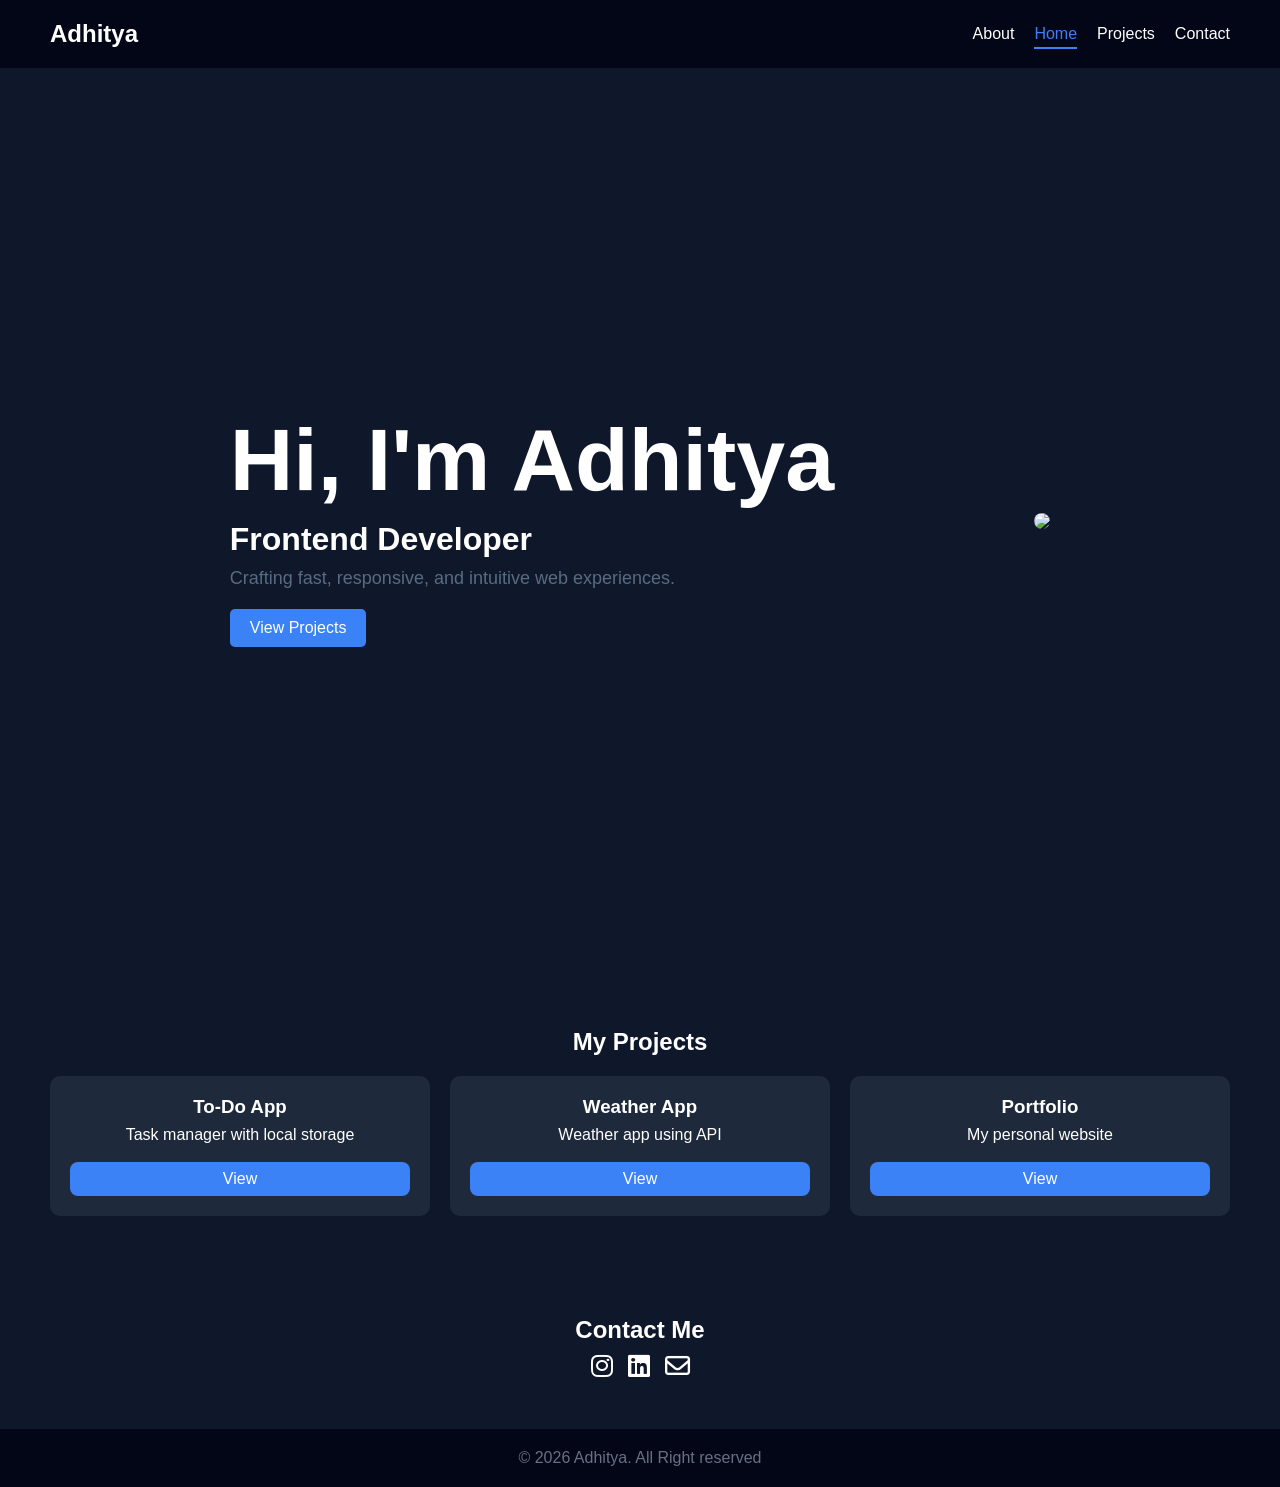
==== index.html @ 3cb8766d "baru" ====
<!DOCTYPE html>
<html lang="en">
<head>
  <meta charset="UTF-8">
  <title>Portfolio Adhitya</title>
  <link rel="stylesheet" href="styles.css">
  <link rel="stylesheet" href="https://cdnjs.cloudflare.com/ajax/libs/font-awesome/6.5.0/css/all.min.css">
</head>
<body>
  <header>
    <nav class="navbar">
      <h1 class="logo">Adhitya</h1>
      <ul class="nav-links">
        <li><a href="about.html" id="about">About</a></li>
        <li><a href="index.html" class="active">Home</a></li>
        <li><a href="projects.html">Projects</a></li>
        <li><a href="contact.html">Contact</a></li>
      </ul>
    </nav>
  </header>

  <section id="hero" class="hero"> 
    <div class="hero-text">
      <h2>Hi, I'm Adhitya</h2>
      <h3>Frontend Developer</h3>
      <p class="gray">Crafting fast, responsive, and intuitive
web experiences.</p>
      <a href="#projects" class="btn">View Projects</a>
    </div>
    <div class="hero-img">
      <img src="https://placehold.co/250x250">
    </div>
  </section>

  <section id="projects" class="projects">
    <h2>My Projects</h2>
    <div class="project-grid">
      
      <div class="card">
        <h3>To-Do App</h3>
        <p>Task manager with local storage</p>
        <a href="todo-app/">View</a>
      </div>

      <div class="card">
        <h3>Weather App</h3>
        <p>Weather app using API</p>
        <a>View</a>
      </div>

      <div class="card">
        <h3>Portfolio</h3>
        <p>My personal website</p>
        <a>View</a>
      </div>

    </div>
  </section>

  

  <section id="contact" class="contact">
    <h2>Contact Me</h2>
    <div class="contact-flex">
      <a href="#"><i class="fab fa-instagram"></i></a>
      <a href="#"><i class="fab fa-linkedin"></i></a>
      <a href="#"><i class="fa-regular fa-envelope"></i></a>
    </div>
  </section>

  <footer>
    <p>© 2026 Adhitya. All Right reserved</p>
  </footer>

  <script src="script.js"></script>
 </body>
</html>
---- styles.css ----
* {
  margin: 0;
  padding: 0;
  box-sizing: border-box;
  font-family: Arial, sans-serif;
}

body {
  background: #0f172a;
  color: white;
  min-height: 100vh;
  display: flex;
  flex-direction: column;
}


.navbar {
  display: flex;
  justify-content: space-between;
  align-items: center;
  padding: 20px 50px;
  background: #020617;
}

.nav-links {
  list-style: none;
  display: flex;
  gap: 20px;
}

.nav-links a {
  color: white;
  text-decoration: none;
  padding-bottom: 5px;
}

.nav-links a:hover {
  border-bottom: 2px solid #3b82f6;
}

.nav-links a.active {
  color: #3b82f6;
  border-bottom: 2px solid #3b82f6;
}


.hero {
  height: 90vh;
  display: flex;
  justify-content: center;
  gap: 200px;
  align-items: center;
  margin: 50px;
}

.hero h2 {
  font-size: 40px;
  margin: 10px 0;
  font-size: 5.5rem;
}

.hero h3 {
  font-size: 2rem;
}

.hero p {
  margin: 10px 0;
  font-size: 18px;
}

.hero img {
  border-radius: 50%;
}

.btn {
  display: inline-block;
  padding: 10px 20px;
  background: #3b82f6;
  color: white;
  text-decoration: none;
  margin-top: 10px;
  border-radius: 5px;
}


.gray {
  color: #576C82;
}

.projects {
  padding: 50px;
  text-align: center;
}

.project-grid {
  display: grid;
  grid-template-columns: repeat(3, 1fr);
  gap: 20px;
  margin-top: 20px;
}

.project-detail {
  padding: 50px;
  text-align: center;
}

.project-detail .line {
  margin-bottom: 20px;
}

.line {
  width: 70px;
  height: 2px;
  margin: 4px auto 10px; 
  border-radius: 8px;
  background-color: #3b82f6;
}

.card {
  background: #1e293b;
  padding: 20px;
  display: flex;
  flex-direction: column;
  justify-content: space-between;
  gap: 8px;
  border-radius: 10px;
  transition: 0.3s;
}

.project-card {
  background-color: white;
  display: flex;
  color: black;
  border-radius: 12px;
  overflow: hidden;
  margin-bottom: 20px;
  height: 100%;
  width: 100%;
}

.project-card .btn {
  align-self: flex-start;
}



.project-card p {
  line-height: 1.5;
}

.container .btn:hover {
  filter: brightness(1.2);
}

.project-content {
  display: flex;
  flex-direction: column;
  justify-content: center;
  gap: 12px;
  padding: 30px;
  text-align: left;
  flex: 1 1 50%;
}

.project-image {
  flex: 1 1 50%;
}

.hidden {
  display: none;
}

.project-card img {
  object-fit: cover;
  width: 100%;
  height: 100%;
  display: block;
}

.card:hover {
  transform: translateY(-5px);
}

.card button {
  border-radius: 7px;
}

.card button:hover {
  filter: brightness(1.2);
}

.card a {
  margin-top: 10px;
  padding: 8px 15px;
  border: none;
  background: #3b82f6;
  color: white;
  cursor: pointer;
  text-decoration: none;
  border-radius: 8px;
}

button {
  margin-top: 10px;
  padding: 8px 15px;
  border: none;
  background: #3b82f6;
  color: white;
  cursor: pointer;
}

.contact {
  padding: 50px;
  text-align: center;
}

.contact-flex {
  padding-top: 10px;
  display: flex;
  justify-content: center;
  gap: 15px;  
}

.contact-flex a {
  color: white;
}

i {
  font-size: 25px;
}
footer {
  text-align: center;
  padding: 20px;
  margin-top: auto;
  background: #020617;
  color: #687082;
}

/* About html */
.head {
  padding: 50px;
  display: flex;
  justify-content: space-between;
  align-items: center;
  gap: 60px;
}

.head-content {
  display: flex;
  flex-direction: column;
  gap: 16px;
  width: 40%;
}

.head-contact {
  display: flex;
  flex-direction: column;
  gap: 10px;
}

.head-contact a {
  width: 20px;
  height: 20px;
  display: flex;
  align-items: center;
  justify-content: center;
  text-decoration: none;
}

.head-contact p {
  display: flex;
  align-items: center;
  gap: 20px;
  margin: 0;
}

.head-content a.btn {
  align-self: flex-start;
}

.head-contact a {
  color: #3b82f6;
}

.blue {
  color: #3b82f6;
}

.bold {
  font-weight: bold;
}

.head-image img {
  border-radius: 50%;
}

.section-info {
  margin: 50px 50px 10px;
}

.section-info p {
  margin: 10px 0;
}

.btn:hover {
  filter: brightness(1.1);
}

.container-project {
  display: grid;
  grid-template-columns: repeat(2, 1fr);
  gap: 15px;
}

.container-card {
  padding: 20px;
  background-color: #131D30;
  border: 2px solid #1F293F;
  border-radius: 5px;
}

.container-card h2 i {
  font-size: 25px;
}

.container-card h2 {
  display: flex;
  align-items: center;
  gap: 10px;
  font-size: 24px;
  margin-bottom: 20px;
}

.container-card i {
  color: #3b82f6;
  font-size: 28px;
}

.content-list {
  list-style: none;
  margin: 15px 0;
}

.content-list li {
  display: flex;
  gap: 10px;
  align-items: center;
  margin-bottom: 6px;
}

.content-list i {
  font-size: 20px;
}

.tech-container {
  display: grid;
  grid-template-columns: repeat(5, 1fr);
  gap: 10px
}

.tech-stack {
  display: flex;
  flex-direction: column;
  align-items: center;
}

.activity-container {
  display: grid;
  grid-template-columns: repeat(3, 1fr);
  gap: 10px;
}

.activity {
  display: flex;
  flex-direction: column;
  align-items: center;
  justify-content: center;
  gap: 8px;
  text-align: center;
}

.github-container {
  display: grid;
  grid-template-columns: repeat(2, 1fr);
  align-items: center;
  gap: 20px;
}

.github {
  display: flex;
  flex-direction: column;
  gap: 12px;
}

.github img {
  border: 2px solid #1F293F;
  border-radius: 5px;
}

.github-info {
  list-style: none;
  display: flex;
  flex-direction: column;
  gap: 15px
}

.github-card h2 {
  margin-bottom: 29px;
}

.github-info li {
  display: flex;
  align-items: center;
  justify-content: space-between;
  gap: 12px;
}

.left {
  display: flex;
  gap: 10px;
  align-items: center;
}

.left-section {
  display: flex;
  gap: 10px;
}

.left-section h2 {
  display: flex;
  align-items: center;
  gap: 10px;
  margin-bottom: 15px;
}

.github-info i {
  font-size: 16px;
  width: 16px;
}

.last-info {
  margin: 0 50px 50px;
  background-color: #131D30;
  padding: 20px;
  border-radius: 5px;
  border: 2px solid #1F293F;
}

.last-container {
  display: flex;
  justify-content: space-between;
  align-items: center;
}

.contact-me {
  display: flex;
  gap: 15px;
}

.contact-me a {
  background-color: #1E2737;
  padding: 10px 24px;
  text-decoration: none;
  color: white;
  display: flex;
  align-items: center;
  gap: 8px;
  border: 2px solid #1F293F;
  border-radius: 5px;
}

/* Contact Html */
.container-single {
  max-width: 800px;
  margin: 0 auto 20px;
  display: flex;
  flex-direction: column;
  gap: 10px;
}

.contact-form {
  display: flex;
  flex-direction: column;
  gap: 15px;
  margin-top: 20px;
}

.form-group {
  display: flex;
  flex-direction: column;
  gap: 8px;
  text-align: left;
}

.form-group label {
  font-size: 14px;
  color: #94a3b8;
}

.form-group input, 
.form-group textarea {
  padding: 12px;
  background: #1e293b;
  border: 1px solid #1f293f;
  border-radius: 5px;
  color: white;
  outline: none;
  transition: 0.3s;
}

.form-group input:focus, 
.form-group textarea:focus {
  border-color: #3b82f6;
}

.btn-full {
  width: 100%;
  padding: 12px;
  font-weight: bold;
}

/* Container untuk 4 kartu (2x2 pada desktop, 1 kol pada mobile) */
.contact-details-grid {
  display: grid;
  grid-template-columns: repeat(2, 1fr);
  gap: 15px;
  margin-top: 10px;
}

/* Membuat seluruh kartu bisa diklik */
.link-card {
  text-decoration: none;
  color: inherit;
  transition: all 0.3s ease;
  border: 1px solid #1f293f;
}

.link-card:hover {
  transform: translateY(-5px);
  border-color: #3b82f6;
  background-color: #1e293b; 
}



.detail-item h3 {
  font-size: 18px;
  color: white;
}

.detail-item p {
  font-size: 14px;
  color: #94a3b8;
  margin: 0;
}

/* Responsif untuk layar HP */
@media (max-width: 600px) {
  .contact-details-grid {
    grid-template-columns: 1fr;
  }

  .project-grid {
    grid-template-columns: 1fr;
  }
}

@media (max-width: 1000px) {
  .container {
    grid-template-columns: 1fr;
  }
}

.detail-item {
  text-align: center;
  display: flex;
  flex-direction: column;
  align-items: center;
  gap: 10px;
}

.detail-item i {
  font-size: 24px;
  color: #3b82f6;
}
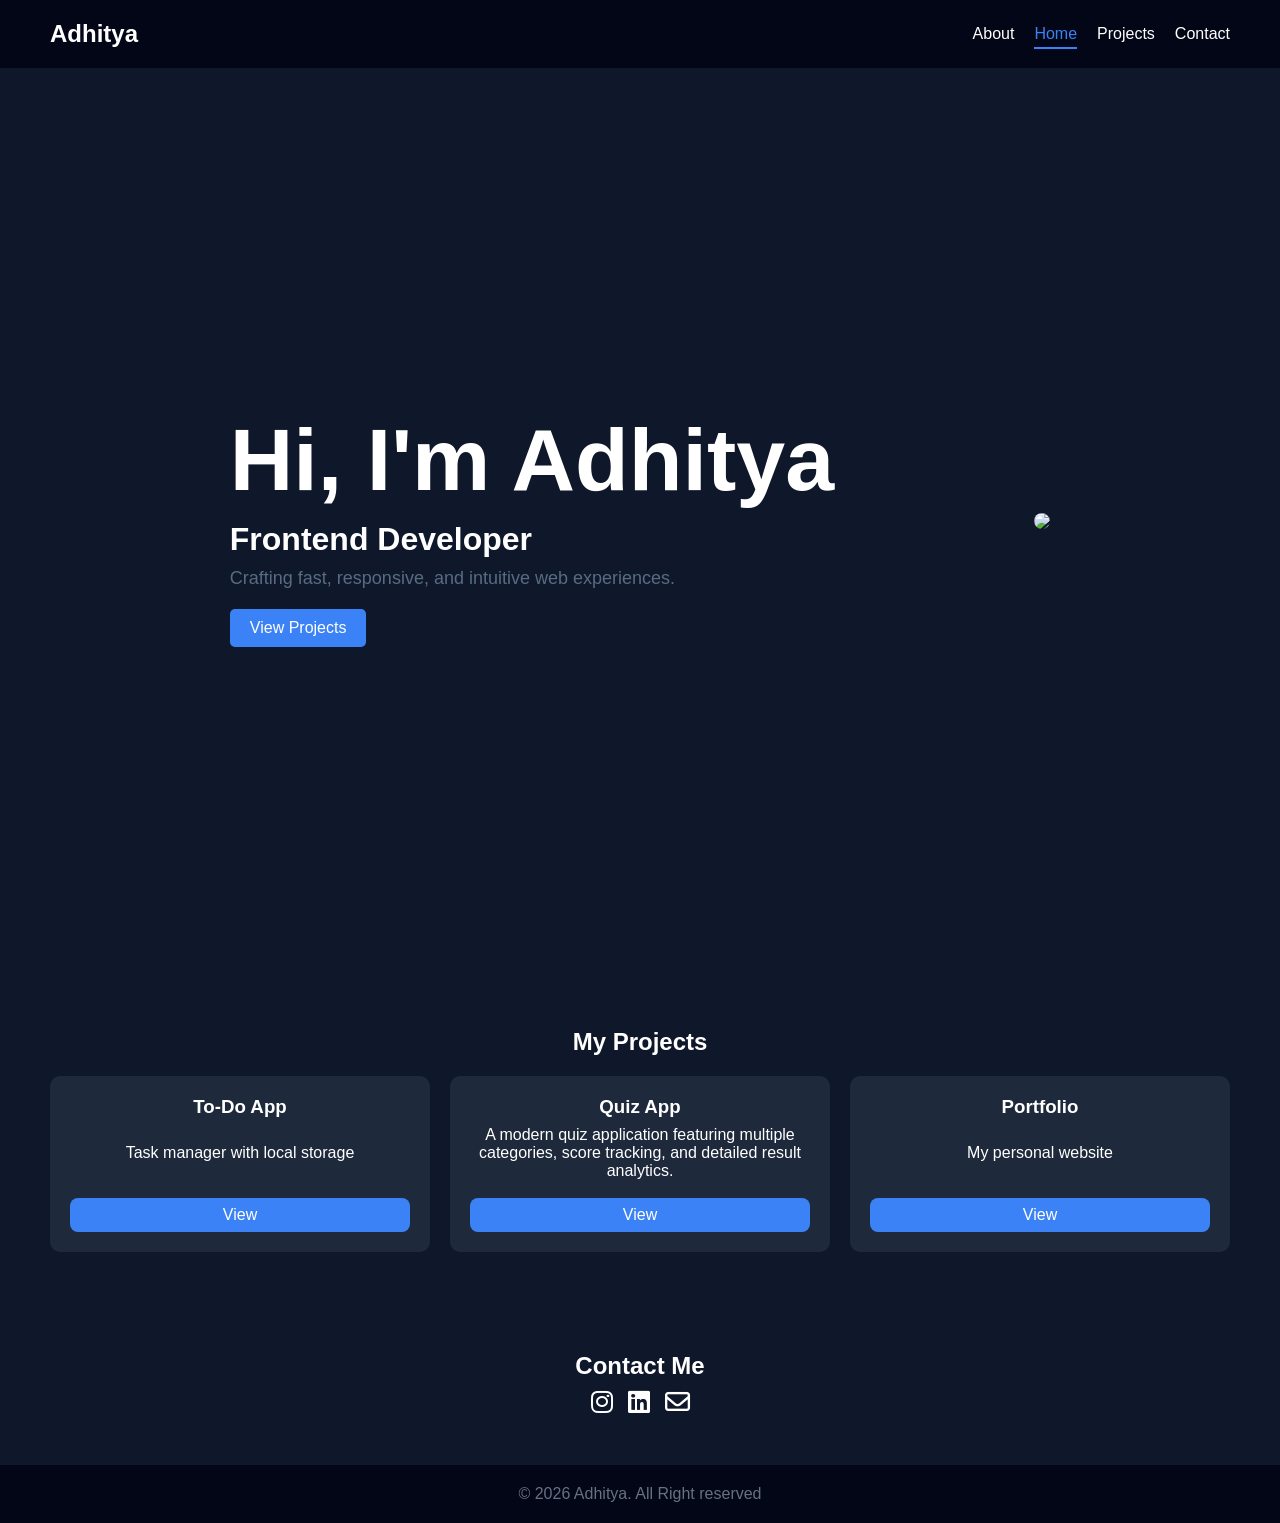
==== commit 4c0b0686: "Update Link" ====
--- a/index.html
+++ b/index.html
@@ -39,13 +39,13 @@
       <div class="card">
         <h3>To-Do App</h3>
         <p>Task manager with local storage</p>
-        <a href="todo-app/">View</a>
+        <a href="todo-app">View</a>
       </div>
 
       <div class="card">
-        <h3>Weather App</h3>
-        <p>Weather app using API</p>
-        <a>View</a>
+        <h3>Quiz App</h3>
+        <p>A modern quiz application featuring multiple categories, score tracking, and detailed result analytics.</p>
+        <a href="quiz-app">View</a>
       </div>
 
       <div class="card">
@@ -74,4 +74,4 @@
 
   <script src="script.js"></script>
  </body>
-</html>+</html>
